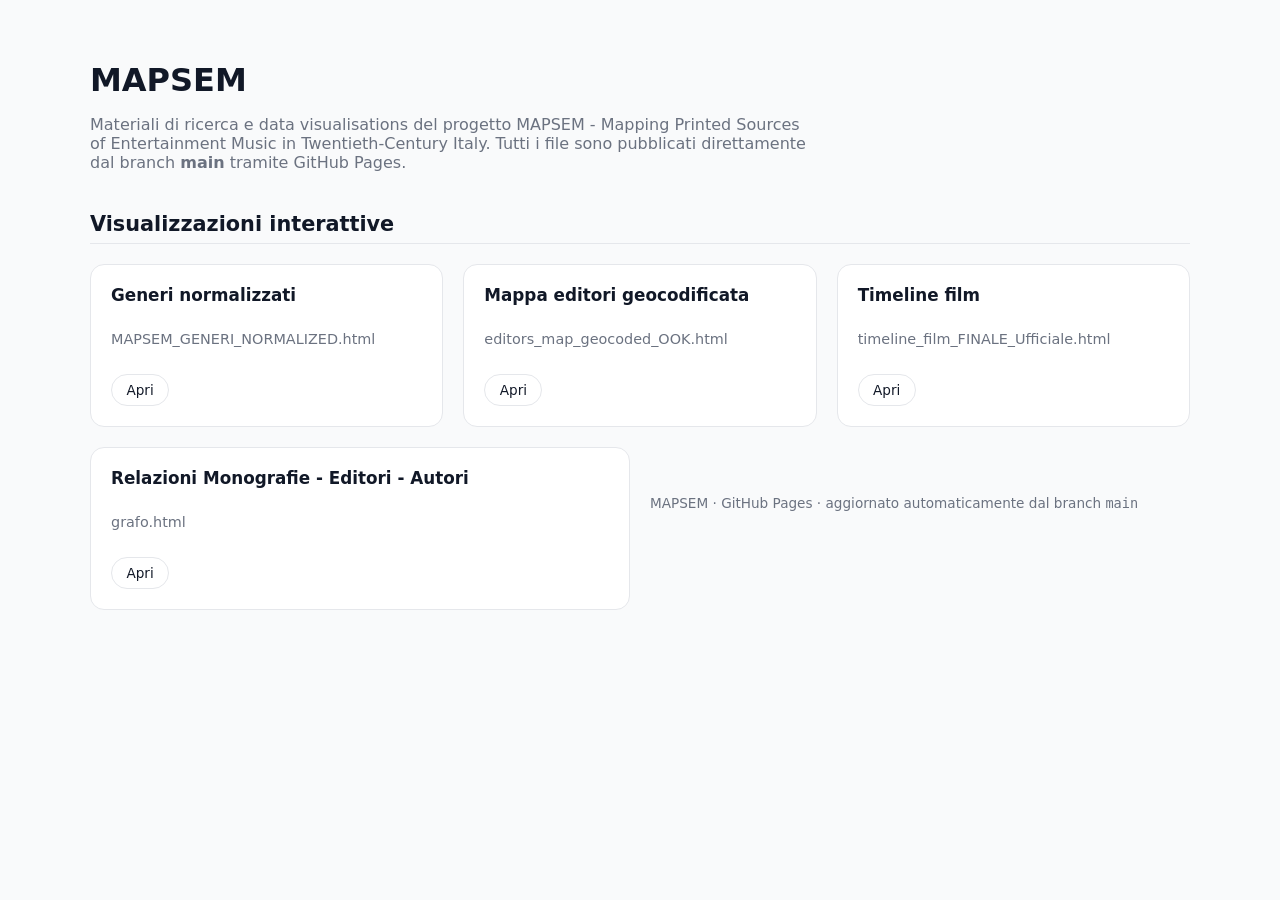
==== index.html @ 2ec643e2 "Update index.html" ====
<!doctype html>
<html lang="it">
<head>
  <meta charset="utf-8">
  <meta name="viewport" content="width=device-width, initial-scale=1">

  <title>MAPSEM – Materiali e Data Visualization</title>

  <!-- Anti-cache (utile su GitHub Pages) -->
  <meta http-equiv="Cache-Control" content="no-cache, no-store, must-revalidate">
  <meta http-equiv="Pragma" content="no-cache">
  <meta http-equiv="Expires" content="0">

  <style>
    :root {
      --bg: #f9fafb;
      --card: #ffffff;
      --border: #e5e7eb;
      --text: #111827;
      --muted: #6b7280;
      --accent: #2563eb;
    }

    body {
      margin: 0;
      font-family: system-ui, -apple-system, Segoe UI, Roboto, Arial, sans-serif;
      background: var(--bg);
      color: var(--text);
    }

    .container {
      max-width: 1100px;
      margin: 0 auto;
      padding: 2.5rem 1.25rem 3rem;
    }

    h1 {
      margin-bottom: .25rem;
      font-size: 2rem;
    }

    p.lead {
      color: var(--muted);
      max-width: 720px;
      margin-bottom: 2rem;
    }

    h2 {
      margin-top: 2.5rem;
      font-size: 1.3rem;
      border-bottom: 1px solid var(--border);
      padding-bottom: .4rem;
    }

    .grid {
      display: grid;
      grid-template-columns: repeat(auto-fit, minmax(260px, 1fr));
      gap: 1.25rem;
      margin-top: 1.25rem;
    }

    .card {
      background: var(--card);
      border: 1px solid var(--border);
      border-radius: 14px;
      padding: 1.25rem;
      display: flex;
      flex-direction: column;
      gap: .75rem;
    }

    .card h3 {
      margin: 0;
      font-size: 1.05rem;
    }

    .meta {
      font-size: .9rem;
      color: var(--muted);
    }

    a.button {
      align-self: flex-start;
      text-decoration: none;
      border: 1px solid var(--border);
      padding: .45rem .9rem;
      border-radius: 999px;
      font-size: .85rem;
      color: var(--text);
      background: #fff;
    }

    a.button:hover {
      border-color: var(--accent);
      color: var(--accent);
    }

    .thumb {
      border: 1px solid var(--border);
      border-radius: 10px;
      overflow: hidden;
      background: #f3f4f6;
    }

    .thumb img {
      width: 100%;
      display: block;
    }

    footer {
      margin-top: 3rem;
      font-size: .85rem;
      color: var(--muted);
    }
  </style>
</head>

<body>
<div class="container">

  <h1>MAPSEM</h1>
  <p class="lead">
    Materiali di ricerca e data visualisations del progetto MAPSEM - Mapping Printed Sources of Entertainment Music in Twentieth-Century Italy.
    Tutti i file sono pubblicati direttamente dal branch <strong>main</strong>
    tramite GitHub Pages.
  </p>

  <!-- ===================== -->
  <!-- VISUALIZZAZIONI HTML -->
  <!-- ===================== -->
  <h2>Visualizzazioni interattive</h2>

  <div class="grid">
    <div class="card">
      <h3>Generi normalizzati</h3>
      <p class="meta">MAPSEM_GENERI_NORMALIZED.html</p>
      <a class="button" href="MAPSEM_GENERI_NORMALIZED.html" target="_blank">Apri</a>
    </div>

    <div class="card">
      <h3>Mappa editori geocodificata</h3>
      <p class="meta">editors_map_geocoded_OOK.html</p>
      <a class="button" href="editors_map_geocoded_OOK.html" target="_blank">Apri</a>
    </div>

    <div class="card">
      <h3>Timeline film</h3>
      <p class="meta">timeline_film_FINALE_Ufficiale.html</p>
      <a class="button" href="timeline_film_FINALE_Ufficiale.html" target="_blank">Apri</a>
    </div>
  </div>

  <div class="grid">
    <div class="card">
      <h3>Relazioni Monografie - Editori - Autori</h3>
      <p class="meta">grafo.html</p>
      <a class="button" href="grafo" target="_blank">Apri</a>
    </div>



 
  <footer>
    MAPSEM · GitHub Pages · aggiornato automaticamente dal branch <code>main</code>
  </footer>

</div>
</body>
</html>
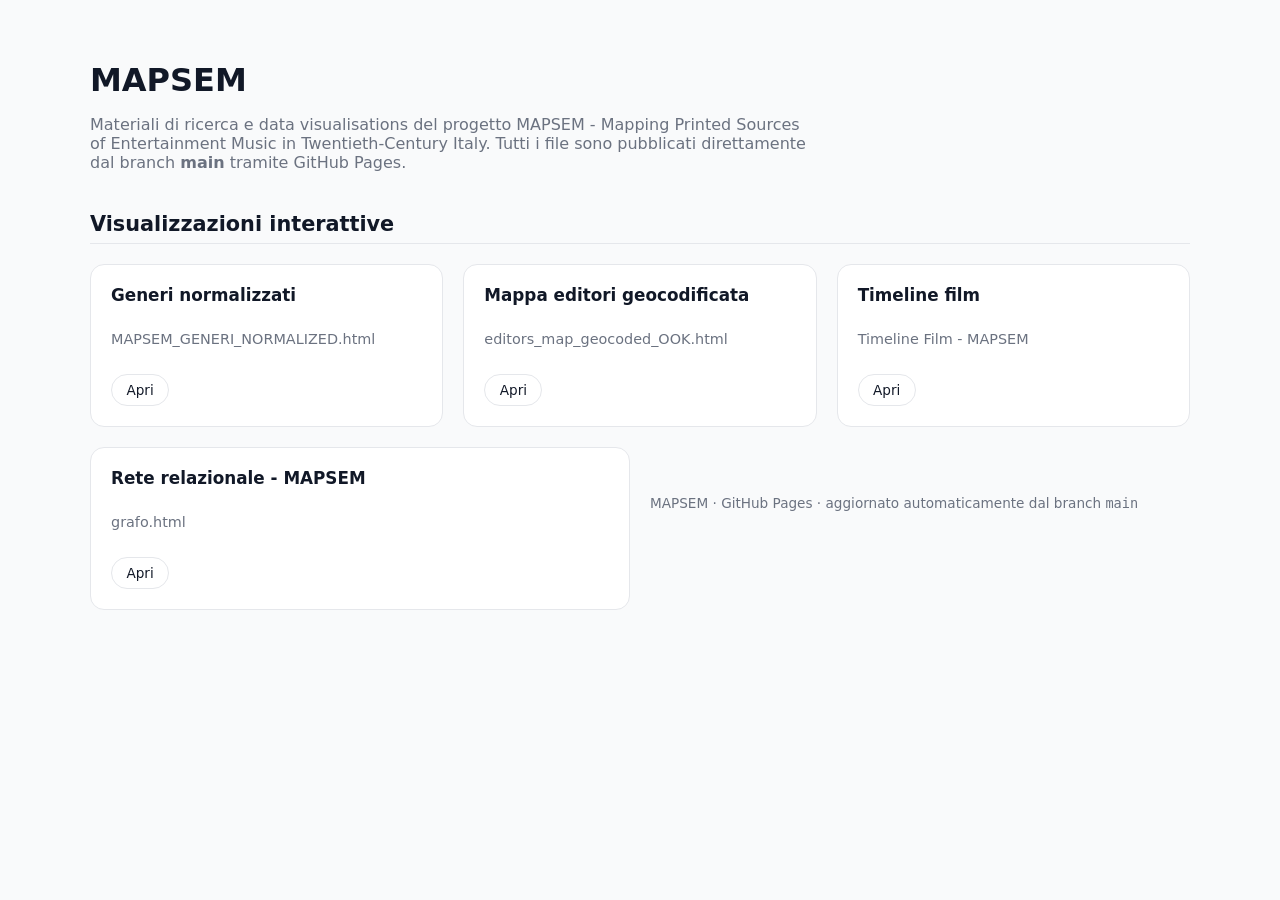
==== commit 13a02e9b: "Update index.html" ====
--- a/index.html
+++ b/index.html
@@ -145,14 +145,14 @@
 
     <div class="card">
       <h3>Timeline film</h3>
-      <p class="meta">timeline_film_FINALE_Ufficiale.html</p>
+      <p class="meta">Timeline Film - MAPSEM</p>
       <a class="button" href="timeline_film_FINALE_Ufficiale.html" target="_blank">Apri</a>
     </div>
   </div>
 
   <div class="grid">
     <div class="card">
-      <h3>Relazioni Monografie - Editori - Autori</h3>
+      <h3>Rete relazionale - MAPSEM</h3>
       <p class="meta">grafo.html</p>
       <a class="button" href="grafo" target="_blank">Apri</a>
     </div>
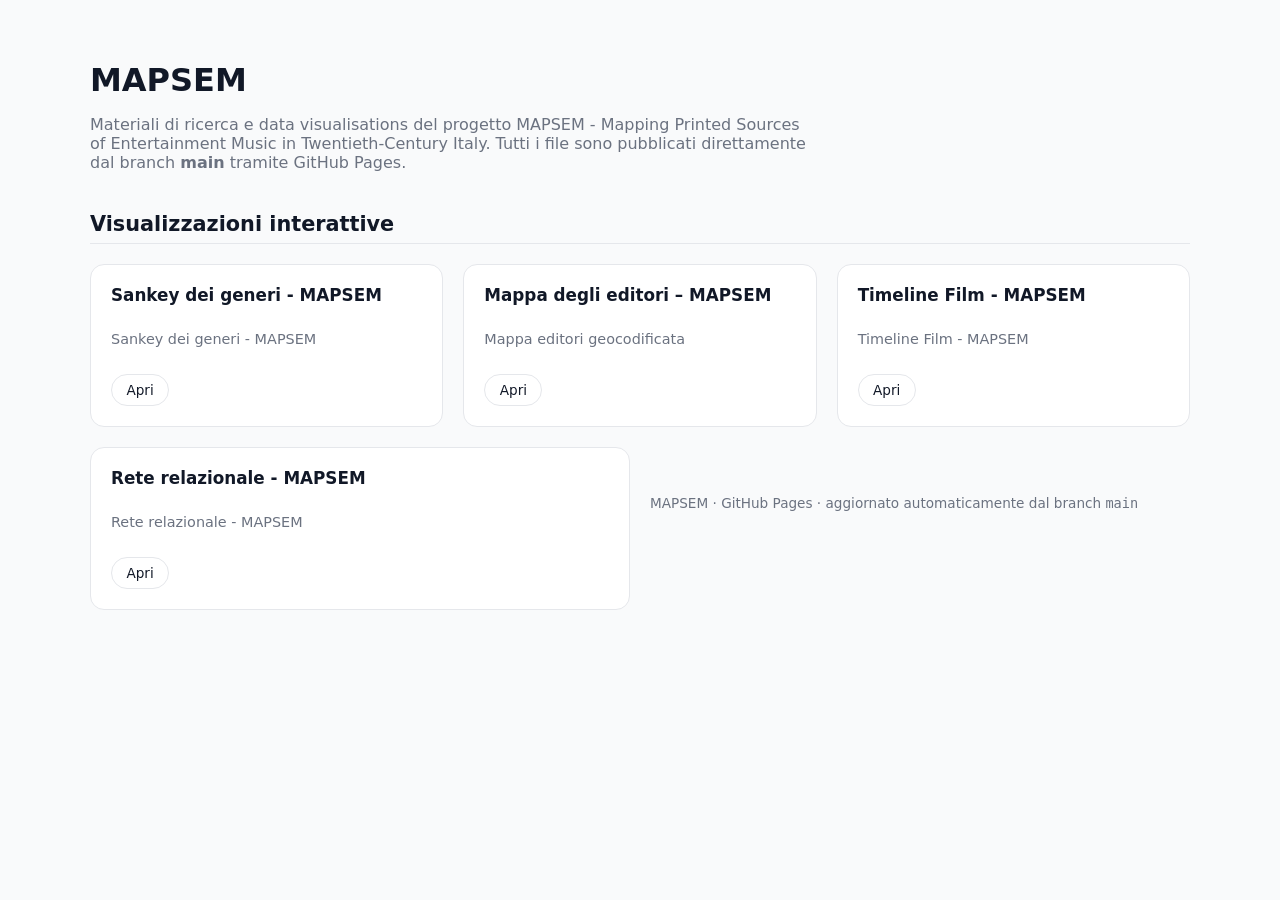
==== commit 7ae92f0a: "Update index.html" ====
--- a/index.html
+++ b/index.html
@@ -132,19 +132,19 @@
 
   <div class="grid">
     <div class="card">
-      <h3>Generi normalizzati</h3>
-      <p class="meta">MAPSEM_GENERI_NORMALIZED.html</p>
+      <h3>Sankey dei generi - MAPSEM</h3>
+      <p class="meta">Sankey dei generi - MAPSEM</p>
       <a class="button" href="MAPSEM_GENERI_NORMALIZED.html" target="_blank">Apri</a>
     </div>
 
     <div class="card">
-      <h3>Mappa editori geocodificata</h3>
-      <p class="meta">editors_map_geocoded_OOK.html</p>
+      <h3>Mappa degli editori – MAPSEM</h3>
+      <p class="meta">Mappa editori geocodificata</p>
       <a class="button" href="editors_map_geocoded_OOK.html" target="_blank">Apri</a>
     </div>
 
     <div class="card">
-      <h3>Timeline film</h3>
+      <h3>Timeline Film - MAPSEM</h3>
       <p class="meta">Timeline Film - MAPSEM</p>
       <a class="button" href="timeline_film_FINALE_Ufficiale.html" target="_blank">Apri</a>
     </div>
@@ -153,7 +153,7 @@
   <div class="grid">
     <div class="card">
       <h3>Rete relazionale - MAPSEM</h3>
-      <p class="meta">grafo.html</p>
+      <p class="meta">Rete relazionale - MAPSEM</p>
       <a class="button" href="grafo" target="_blank">Apri</a>
     </div>
 
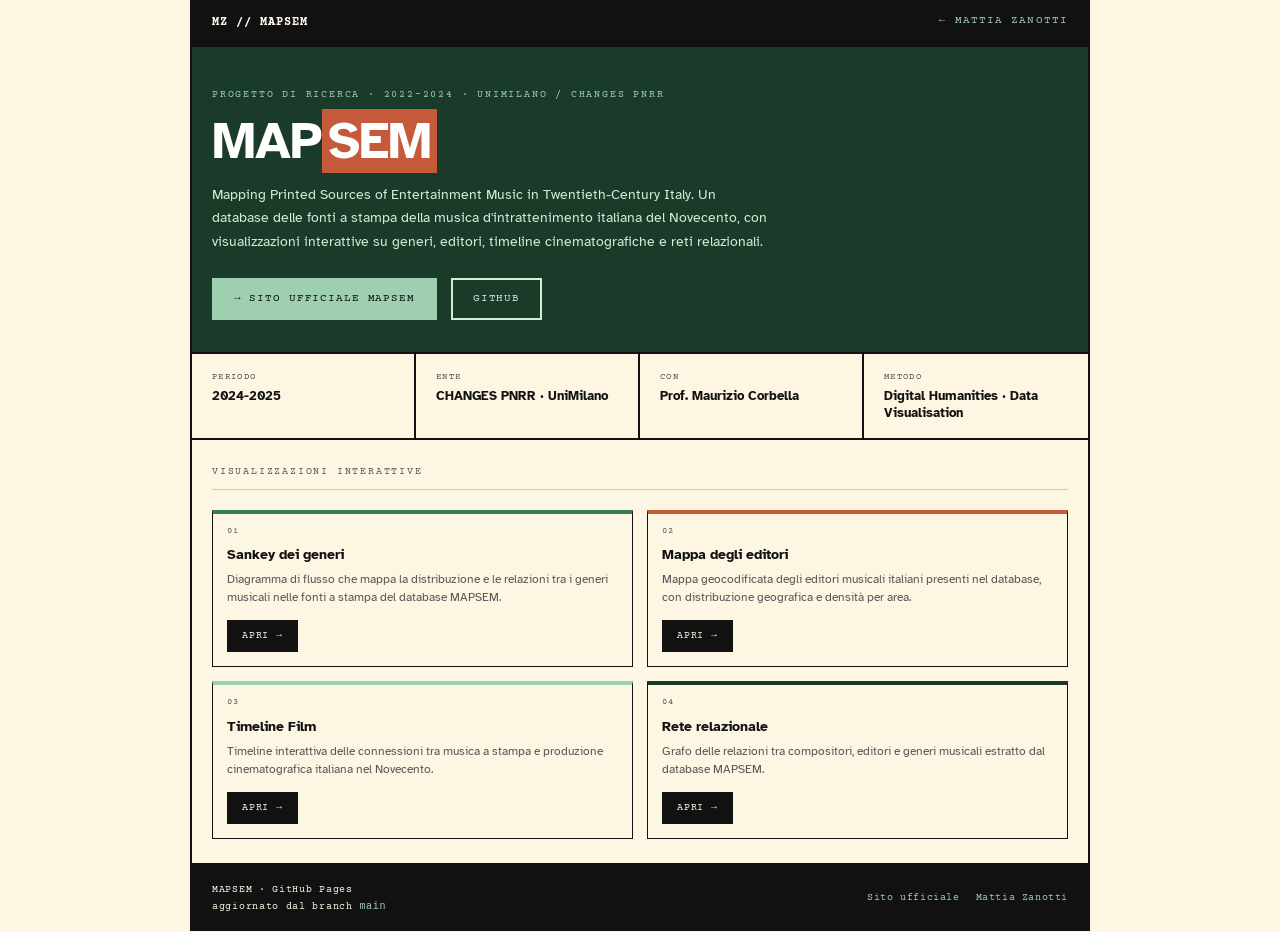
==== commit 058be78c: "Update index.html" ====
--- a/index.html
+++ b/index.html
@@ -1,169 +1,511 @@
-<!doctype html>
+<!DOCTYPE html>
 <html lang="it">
 <head>
-  <meta charset="utf-8">
-  <meta name="viewport" content="width=device-width, initial-scale=1">
-
-  <title>MAPSEM – Materiali e Data Visualization</title>
-
-  <!-- Anti-cache (utile su GitHub Pages) -->
+  <meta charset="UTF-8">
+  <meta name="viewport" content="width=device-width, initial-scale=1.0">
+  <title>MAPSEM — Materiali di Ricerca e Data Visualization</title>
   <meta http-equiv="Cache-Control" content="no-cache, no-store, must-revalidate">
   <meta http-equiv="Pragma" content="no-cache">
   <meta http-equiv="Expires" content="0">
 
+  <!-- ================================================
+    FONT — stessi del sito principale
+  ================================================ -->
+  <link rel="preconnect" href="https://fonts.googleapis.com">
+  <link rel="preconnect" href="https://fonts.gstatic.com" crossorigin>
+  <link href="https://fonts.googleapis.com/css2?family=Atkinson+Hyperlegible:ital,wght@0,400;0,700;1,400&family=Courier+Prime:wght@400;700&display=swap" rel="stylesheet">
+
   <style>
+
+    /* ================================================
+      VARIABILI — identiche al sito principale
+    ================================================ */
     :root {
-      --bg: #f9fafb;
-      --card: #ffffff;
-      --border: #e5e7eb;
-      --text: #111827;
-      --muted: #6b7280;
-      --accent: #2563eb;
-    }
+      --crema:        #fdf6e3;
+      --crema-scura:  #f0ebe0;
+      --nero:         #111111;
+      --verde-acqua:  #9ecfb0;
+      --verde-scuro:  #1a3a2a;
+      --verde-testo:  #d4ecd4;
+      --verde-label:  #2a5a3a;
+      --verde-border: #3a7a5a;
+      --terra:        #c45a3a;
+      --terra-scura:  #a04020;
+      --grigio-testo: #555555;
+      --grigio-meta:  #888888;
+      --bordo-sez:    #e0d8c8;
+      --font-body:    'Atkinson Hyperlegible', sans-serif;
+      --font-mono:    'Courier Prime', monospace;
+      --bordo:        2px solid var(--nero);
+    }
+
+    *, *::before, *::after { box-sizing: border-box; margin: 0; padding: 0; }
 
     body {
-      margin: 0;
-      font-family: system-ui, -apple-system, Segoe UI, Roboto, Arial, sans-serif;
-      background: var(--bg);
-      color: var(--text);
-    }
-
-    .container {
-      max-width: 1100px;
+      font-family: var(--font-body);
+      background: var(--crema);
+      color: var(--nero);
+      line-height: 1.6;
+    }
+
+    a { color: inherit; text-decoration: none; }
+
+    /* ================================================
+      WRAPPER
+    ================================================ */
+    .site-wrapper {
+      max-width: 900px;
       margin: 0 auto;
-      padding: 2.5rem 1.25rem 3rem;
-    }
-
-    h1 {
-      margin-bottom: .25rem;
-      font-size: 2rem;
-    }
-
-    p.lead {
-      color: var(--muted);
-      max-width: 720px;
-      margin-bottom: 2rem;
-    }
-
-    h2 {
-      margin-top: 2.5rem;
-      font-size: 1.3rem;
-      border-bottom: 1px solid var(--border);
-      padding-bottom: .4rem;
-    }
-
-    .grid {
+      border-left: var(--bordo);
+      border-right: var(--bordo);
+      min-height: 100vh;
+    }
+
+    /* ================================================
+      NAVIGAZIONE
+    ================================================ */
+    .nav {
+      display: flex;
+      justify-content: space-between;
+      align-items: center;
+      padding: 12px 20px;
+      border-bottom: var(--bordo);
+      background: var(--nero);
+    }
+
+    .nav-logo {
+      font-family: var(--font-mono);
+      font-size: 12px;
+      font-weight: 700;
+      letter-spacing: 0.08em;
+      color: var(--crema);
+    }
+
+    .nav-back {
+      font-family: var(--font-mono);
+      font-size: 11px;
+      color: var(--verde-acqua);
+      letter-spacing: 0.1em;
+      text-transform: uppercase;
+      padding-bottom: 2px;
+      border-bottom: 1px solid transparent;
+      transition: border-color 0.2s;
+    }
+
+    .nav-back:hover { border-bottom-color: var(--verde-acqua); }
+
+    /* ================================================
+      HERO PROGETTO
+      Sfondo verde scuro, testo chiaro
+    ================================================ */
+    .project-hero {
+      background: var(--verde-scuro);
+      color: var(--verde-testo);
+      padding: 40px 20px 32px;
+      border-bottom: var(--bordo);
+    }
+
+    .project-tag {
+      font-family: var(--font-mono);
+      font-size: 10px;
+      letter-spacing: 0.18em;
+      text-transform: uppercase;
+      color: var(--verde-acqua);
+      margin-bottom: 12px;
+    }
+
+    .project-title {
+      font-size: 52px;
+      font-weight: 700;
+      line-height: 1;
+      letter-spacing: -0.02em;
+      margin-bottom: 16px;
+      color: #fff;
+    }
+
+    /* Accento terracotta sul titolo */
+    .project-title .acc {
+      background: var(--terra);
+      color: #fff;
+      padding: 0 6px;
+    }
+
+    .project-desc {
+      font-size: 14px;
+      line-height: 1.7;
+      color: var(--verde-testo);
+      max-width: 560px;
+      margin-bottom: 24px;
+    }
+
+    /* Bottone principale — sito ufficiale MAPSEM */
+    .btn-primary {
+      display: inline-block;
+      font-family: var(--font-mono);
+      font-size: 11px;
+      letter-spacing: 0.08em;
+      text-transform: uppercase;
+      padding: 10px 20px;
+      background: var(--verde-acqua);
+      color: var(--nero);
+      border: 2px solid var(--verde-acqua);
+      transition: background 0.15s, color 0.15s;
+      margin-right: 10px;
+    }
+
+    .btn-primary:hover {
+      background: transparent;
+      color: var(--verde-acqua);
+    }
+
+    /* Bottone secondario */
+    .btn-secondary {
+      display: inline-block;
+      font-family: var(--font-mono);
+      font-size: 11px;
+      letter-spacing: 0.08em;
+      text-transform: uppercase;
+      padding: 10px 20px;
+      background: transparent;
+      color: var(--verde-testo);
+      border: 2px solid var(--verde-testo);
+      transition: background 0.15s, color 0.15s;
+    }
+
+    .btn-secondary:hover {
+      background: var(--verde-testo);
+      color: var(--verde-scuro);
+    }
+
+    /* ================================================
+      STRISCIA INFO — dati rapidi sul progetto
+    ================================================ */
+    .info-strip {
       display: grid;
-      grid-template-columns: repeat(auto-fit, minmax(260px, 1fr));
-      gap: 1.25rem;
-      margin-top: 1.25rem;
-    }
-
-    .card {
-      background: var(--card);
-      border: 1px solid var(--border);
-      border-radius: 14px;
-      padding: 1.25rem;
+      grid-template-columns: repeat(4, 1fr);
+      border-bottom: var(--bordo);
+    }
+
+    .info-cell {
+      padding: 16px 20px;
+      border-right: var(--bordo);
+    }
+
+    .info-cell:last-child { border-right: none; }
+
+    .info-label {
+      font-family: var(--font-mono);
+      font-size: 9px;
+      letter-spacing: 0.15em;
+      text-transform: uppercase;
+      color: var(--grigio-testo);
+      margin-bottom: 4px;
+    }
+
+    .info-value {
+      font-size: 13px;
+      font-weight: 700;
+      color: var(--nero);
+      line-height: 1.3;
+    }
+
+    /* ================================================
+      SEZIONE VISUALIZZAZIONI
+      Griglia di card per ogni viz
+    ================================================ */
+    .viz-sezione {
+      padding: 24px 20px;
+      border-bottom: var(--bordo);
+    }
+
+    .sezione-label {
+      font-family: var(--font-mono);
+      font-size: 10px;
+      letter-spacing: 0.18em;
+      text-transform: uppercase;
+      color: var(--grigio-testo);
+      border-bottom: 1px solid #ccc;
+      padding-bottom: 9px;
+      margin-bottom: 20px;
+    }
+
+    /* Griglia card visualizzazioni */
+    .viz-grid {
+      display: grid;
+      grid-template-columns: repeat(2, 1fr);
+      gap: 14px;
+    }
+
+    /* ================================================
+      CARD VISUALIZZAZIONE
+      Per aggiungere una viz: copia un blocco .viz-card
+    ================================================ */
+    .viz-card {
+      border: 1.5px solid var(--nero);
+      background: var(--crema);
+      transition: background 0.15s;
       display: flex;
       flex-direction: column;
-      gap: .75rem;
-    }
-
-    .card h3 {
-      margin: 0;
-      font-size: 1.05rem;
-    }
-
-    .meta {
-      font-size: .9rem;
-      color: var(--muted);
-    }
-
-    a.button {
-      align-self: flex-start;
-      text-decoration: none;
-      border: 1px solid var(--border);
-      padding: .45rem .9rem;
-      border-radius: 999px;
-      font-size: .85rem;
-      color: var(--text);
-      background: #fff;
-    }
-
-    a.button:hover {
-      border-color: var(--accent);
-      color: var(--accent);
-    }
-
-    .thumb {
-      border: 1px solid var(--border);
-      border-radius: 10px;
-      overflow: hidden;
-      background: #f3f4f6;
-    }
-
-    .thumb img {
-      width: 100%;
-      display: block;
-    }
-
-    footer {
-      margin-top: 3rem;
-      font-size: .85rem;
-      color: var(--muted);
-    }
+    }
+
+    .viz-card:hover { background: var(--crema-scura); }
+
+    /* Numero progressivo della card */
+    .viz-num {
+      font-family: var(--font-mono);
+      font-size: 9px;
+      letter-spacing: 0.1em;
+      color: var(--grigio-testo);
+      padding: 10px 14px 0;
+    }
+
+    .viz-body { padding: 8px 14px 14px; flex: 1; }
+
+    .viz-title {
+      font-size: 14px;
+      font-weight: 700;
+      line-height: 1.3;
+      margin-bottom: 6px;
+      color: var(--nero);
+    }
+
+    .viz-desc {
+      font-size: 12px;
+      color: var(--grigio-testo);
+      line-height: 1.5;
+      margin-bottom: 14px;
+    }
+
+    /* Bottone apri viz — accento verde */
+    .viz-btn {
+      display: inline-block;
+      font-family: var(--font-mono);
+      font-size: 10px;
+      letter-spacing: 0.08em;
+      text-transform: uppercase;
+      padding: 7px 14px;
+      background: var(--nero);
+      color: var(--crema);
+      border: 1.5px solid var(--nero);
+      transition: background 0.15s, color 0.15s;
+    }
+
+    .viz-btn:hover {
+      background: var(--verde-acqua);
+      color: var(--nero);
+      border-color: var(--verde-border);
+    }
+
+    /* Accent bar colorata in cima alla card */
+    .viz-card.ac-verde { border-top: 4px solid var(--verde-border); }
+    .viz-card.ac-terra  { border-top: 4px solid var(--terra); }
+    .viz-card.ac-acqua  { border-top: 4px solid var(--verde-acqua); }
+    .viz-card.ac-scuro  { border-top: 4px solid var(--verde-scuro); }
+
+    /* ================================================
+      FOOTER
+    ================================================ */
+    .footer {
+      display: flex;
+      justify-content: space-between;
+      align-items: center;
+      padding: 16px 20px;
+      background: var(--nero);
+    }
+
+    .footer-left {
+      font-family: var(--font-mono);
+      font-size: 10px;
+      letter-spacing: 0.07em;
+      line-height: 1.7;
+      color: var(--crema);
+    }
+
+    .footer-links { display: flex; gap: 16px; }
+
+    .footer-links a {
+      font-family: var(--font-mono);
+      font-size: 10px;
+      color: var(--verde-acqua);
+      letter-spacing: 0.06em;
+      transition: color 0.15s;
+    }
+
+    .footer-links a:hover { color: var(--terra); }
+
+    /* ================================================
+      RESPONSIVE
+    ================================================ -->
+    */
+    @media (max-width: 640px) {
+      .project-title { font-size: 36px; }
+      .info-strip { grid-template-columns: repeat(2, 1fr); }
+      .info-cell:nth-child(2) { border-right: none; }
+      .info-cell:nth-child(3) { border-top: var(--bordo); }
+      .info-cell:nth-child(4) { border-top: var(--bordo); border-right: none; }
+      .viz-grid { grid-template-columns: 1fr; }
+      .footer { flex-direction: column; gap: 12px; text-align: center; }
+    }
+
   </style>
 </head>
 
 <body>
-<div class="container">
-
-  <h1>MAPSEM</h1>
-  <p class="lead">
-    Materiali di ricerca e data visualisations del progetto MAPSEM - Mapping Printed Sources of Entertainment Music in Twentieth-Century Italy.
-    Tutti i file sono pubblicati direttamente dal branch <strong>main</strong>
-    tramite GitHub Pages.
-  </p>
-
-  <!-- ===================== -->
-  <!-- VISUALIZZAZIONI HTML -->
-  <!-- ===================== -->
-  <h2>Visualizzazioni interattive</h2>
-
-  <div class="grid">
-    <div class="card">
-      <h3>Sankey dei generi - MAPSEM</h3>
-      <p class="meta">Sankey dei generi - MAPSEM</p>
-      <a class="button" href="MAPSEM_GENERI_NORMALIZED.html" target="_blank">Apri</a>
-    </div>
-
-    <div class="card">
-      <h3>Mappa degli editori – MAPSEM</h3>
-      <p class="meta">Mappa editori geocodificata</p>
-      <a class="button" href="editors_map_geocoded_OOK.html" target="_blank">Apri</a>
-    </div>
-
-    <div class="card">
-      <h3>Timeline Film - MAPSEM</h3>
-      <p class="meta">Timeline Film - MAPSEM</p>
-      <a class="button" href="timeline_film_FINALE_Ufficiale.html" target="_blank">Apri</a>
+<div class="site-wrapper">
+
+  <!-- ================================================
+    NAVIGAZIONE
+    href="index.html" torna al sito principale
+  ================================================ -->
+  <nav class="nav">
+    <span class="nav-logo">MZ // MAPSEM</span>
+    <a href="../index.html" class="nav-back">← Mattia Zanotti</a>
+  </nav>
+
+  <!-- ================================================
+    HERO
+    Modifica .project-desc con la descrizione aggiornata
+    I due bottoni: sito ufficiale e GitHub repo
+  ================================================ -->
+  <div class="project-hero">
+    <div class="project-tag">Progetto di ricerca · 2022–2024 · UniMilano / CHANGES PNRR</div>
+
+    <h1 class="project-title">
+      MAP<span class="acc">SEM</span>
+    </h1>
+
+    <p class="project-desc">
+      Mapping Printed Sources of Entertainment Music in Twentieth-Century Italy.
+      Un database delle fonti a stampa della musica d'intrattenimento italiana del Novecento,
+      con visualizzazioni interattive su generi, editori, timeline cinematografiche e reti relazionali.
+    </p>
+
+    <div class="project-btns">
+      <!-- Bottone sito ufficiale — modifica href se cambia URL -->
+      <a class="btn-primary" href="https://mapsem.changes.unimi.it/" target="_blank" rel="noopener">
+        → Sito ufficiale MAPSEM
+      </a>
+      <!-- Bottone repo GitHub — modifica href se cambia repo -->
+      <a class="btn-secondary" href="https://github.com/aittamz/MAPSEM" target="_blank" rel="noopener">
+        GitHub
+      </a>
     </div>
   </div>
 
-  <div class="grid">
-    <div class="card">
-      <h3>Rete relazionale - MAPSEM</h3>
-      <p class="meta">Rete relazionale - MAPSEM</p>
-      <a class="button" href="grafo" target="_blank">Apri</a>
-    </div>
-
-
-
- 
-  <footer>
-    MAPSEM · GitHub Pages · aggiornato automaticamente dal branch <code>main</code>
+  <!-- ================================================
+    STRISCIA INFO
+    Aggiorna i valori quando cambiano i dati del progetto
+  ================================================ -->
+  <div class="info-strip">
+    <div class="info-cell">
+      <div class="info-label">Periodo</div>
+      <div class="info-value">2024-2025</div>
+    </div>
+    <div class="info-cell">
+      <div class="info-label">Ente</div>
+      <div class="info-value">CHANGES PNRR · UniMilano</div>
+    </div>
+    <div class="info-cell">
+      <div class="info-label">Con</div>
+      <div class="info-value">Prof. Maurizio Corbella</div>
+    </div>
+    <div class="info-cell">
+      <div class="info-label">Metodo</div>
+      <div class="info-value">Digital Humanities · Data Visualisation</div>
+    </div>
+  </div>
+
+  <!-- ================================================
+    VISUALIZZAZIONI INTERATTIVE
+    Per aggiungere una viz: copia un blocco .viz-card
+    Accento top: .ac-verde .ac-terra .ac-acqua .ac-scuro
+    href: percorso relativo al file HTML della viz
+  ================================================ -->
+  <div class="viz-sezione">
+    <div class="sezione-label">Visualizzazioni interattive</div>
+
+    <div class="viz-grid">
+
+      <!-- VIZ 1 — Sankey generi -->
+      <div class="viz-card ac-verde">
+        <div class="viz-num">01</div>
+        <div class="viz-body">
+          <div class="viz-title">Sankey dei generi</div>
+          <p class="viz-desc">
+            Diagramma di flusso che mappa la distribuzione e le relazioni tra i generi musicali
+            nelle fonti a stampa del database MAPSEM.
+          </p>
+          <a class="viz-btn" href="MAPSEM_GENERI_NORMALIZED.html" target="_blank">Apri →</a>
+        </div>
+      </div>
+
+      <!-- VIZ 2 — Mappa editori -->
+      <div class="viz-card ac-terra">
+        <div class="viz-num">02</div>
+        <div class="viz-body">
+          <div class="viz-title">Mappa degli editori</div>
+          <p class="viz-desc">
+            Mappa geocodificata degli editori musicali italiani presenti nel database,
+            con distribuzione geografica e densità per area.
+          </p>
+          <a class="viz-btn" href="editors_map_geocoded_OOK.html" target="_blank">Apri →</a>
+        </div>
+      </div>
+
+      <!-- VIZ 3 — Timeline film -->
+      <div class="viz-card ac-acqua">
+        <div class="viz-num">03</div>
+        <div class="viz-body">
+          <div class="viz-title">Timeline Film</div>
+          <p class="viz-desc">
+            Timeline interattiva delle connessioni tra musica a stampa e produzione
+            cinematografica italiana nel Novecento.
+          </p>
+          <a class="viz-btn" href="timeline_film_FINALE_Ufficiale.html" target="_blank">Apri →</a>
+        </div>
+      </div>
+
+      <!-- VIZ 4 — Rete relazionale -->
+      <div class="viz-card ac-scuro">
+        <div class="viz-num">04</div>
+        <div class="viz-body">
+          <div class="viz-title">Rete relazionale</div>
+          <p class="viz-desc">
+            Grafo delle relazioni tra compositori, editori e generi musicali
+            estratto dal database MAPSEM.
+          </p>
+          <a class="viz-btn" href="grafo" target="_blank">Apri →</a>
+        </div>
+      </div>
+
+      <!-- Template per nuova visualizzazione:
+      <div class="viz-card ac-verde">
+        <div class="viz-num">05</div>
+        <div class="viz-body">
+          <div class="viz-title">Titolo viz</div>
+          <p class="viz-desc">Descrizione della visualizzazione.</p>
+          <a class="viz-btn" href="file.html" target="_blank">Apri →</a>
+        </div>
+      </div>
+      -->
+
+    </div>
+  </div>
+
+  <!-- ================================================
+    FOOTER
+  ================================================ -->
+  <footer class="footer">
+    <div class="footer-left">
+      MAPSEM · GitHub Pages<br>
+      aggiornato dal branch <code style="color:var(--verde-acqua)">main</code>
+    </div>
+    <div class="footer-links">
+      <a href="https://mapsem.changes.unimi.it/" target="_blank">Sito ufficiale</a>
+      <a href="../index.html">Mattia Zanotti</a>
+    </div>
   </footer>
 
-</div>
+</div><!-- fine .site-wrapper -->
 </body>
 </html>
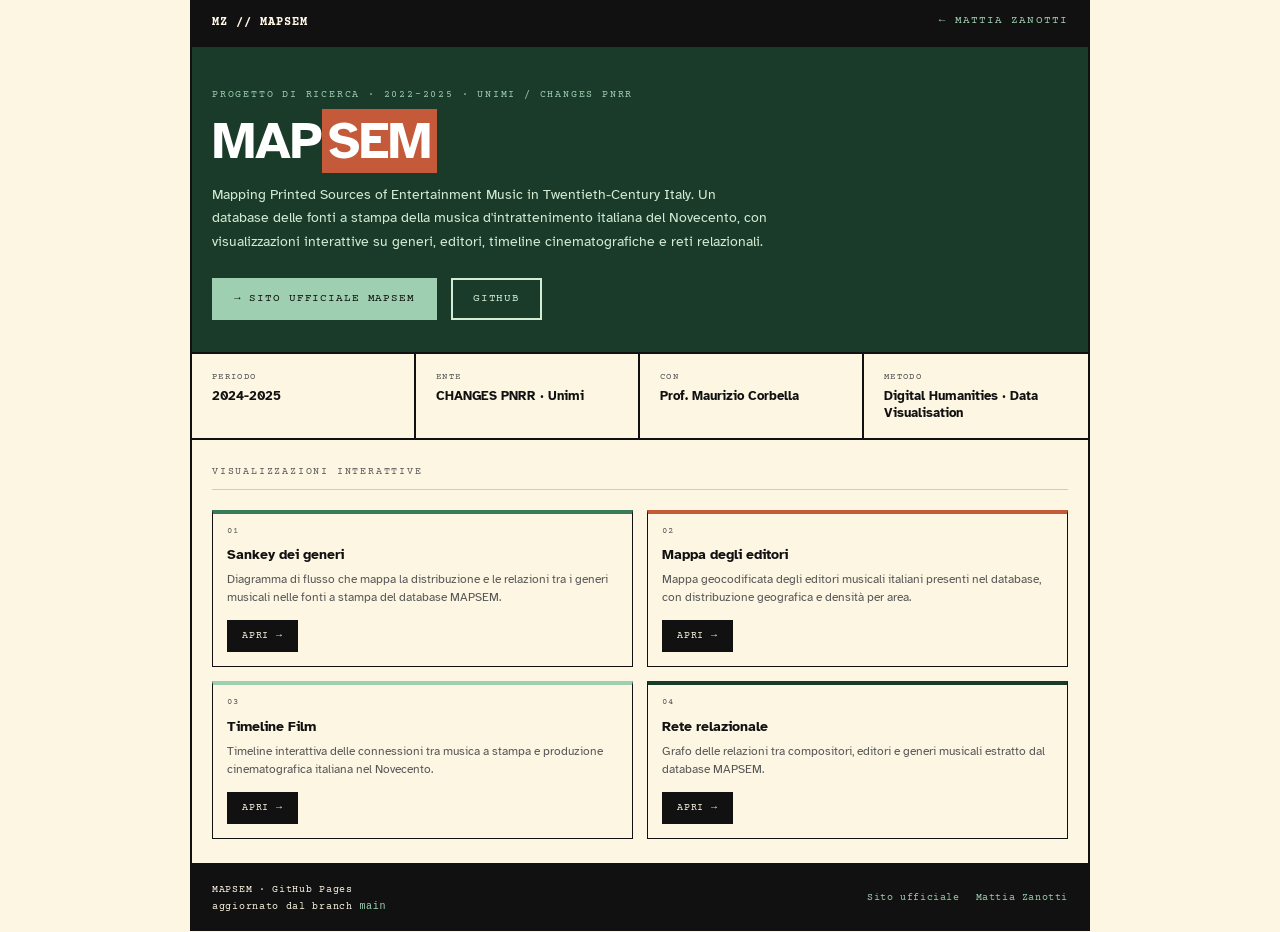
==== commit 47c51d2f: "Update index.html" ====
--- a/index.html
+++ b/index.html
@@ -368,7 +368,7 @@
     I due bottoni: sito ufficiale e GitHub repo
   ================================================ -->
   <div class="project-hero">
-    <div class="project-tag">Progetto di ricerca · 2022–2024 · UniMilano / CHANGES PNRR</div>
+    <div class="project-tag">Progetto di ricerca · 2022–2025 · Unimi / CHANGES PNRR</div>
 
     <h1 class="project-title">
       MAP<span class="acc">SEM</span>
@@ -403,7 +403,7 @@
     </div>
     <div class="info-cell">
       <div class="info-label">Ente</div>
-      <div class="info-value">CHANGES PNRR · UniMilano</div>
+      <div class="info-value">CHANGES PNRR · Unimi</div>
     </div>
     <div class="info-cell">
       <div class="info-label">Con</div>
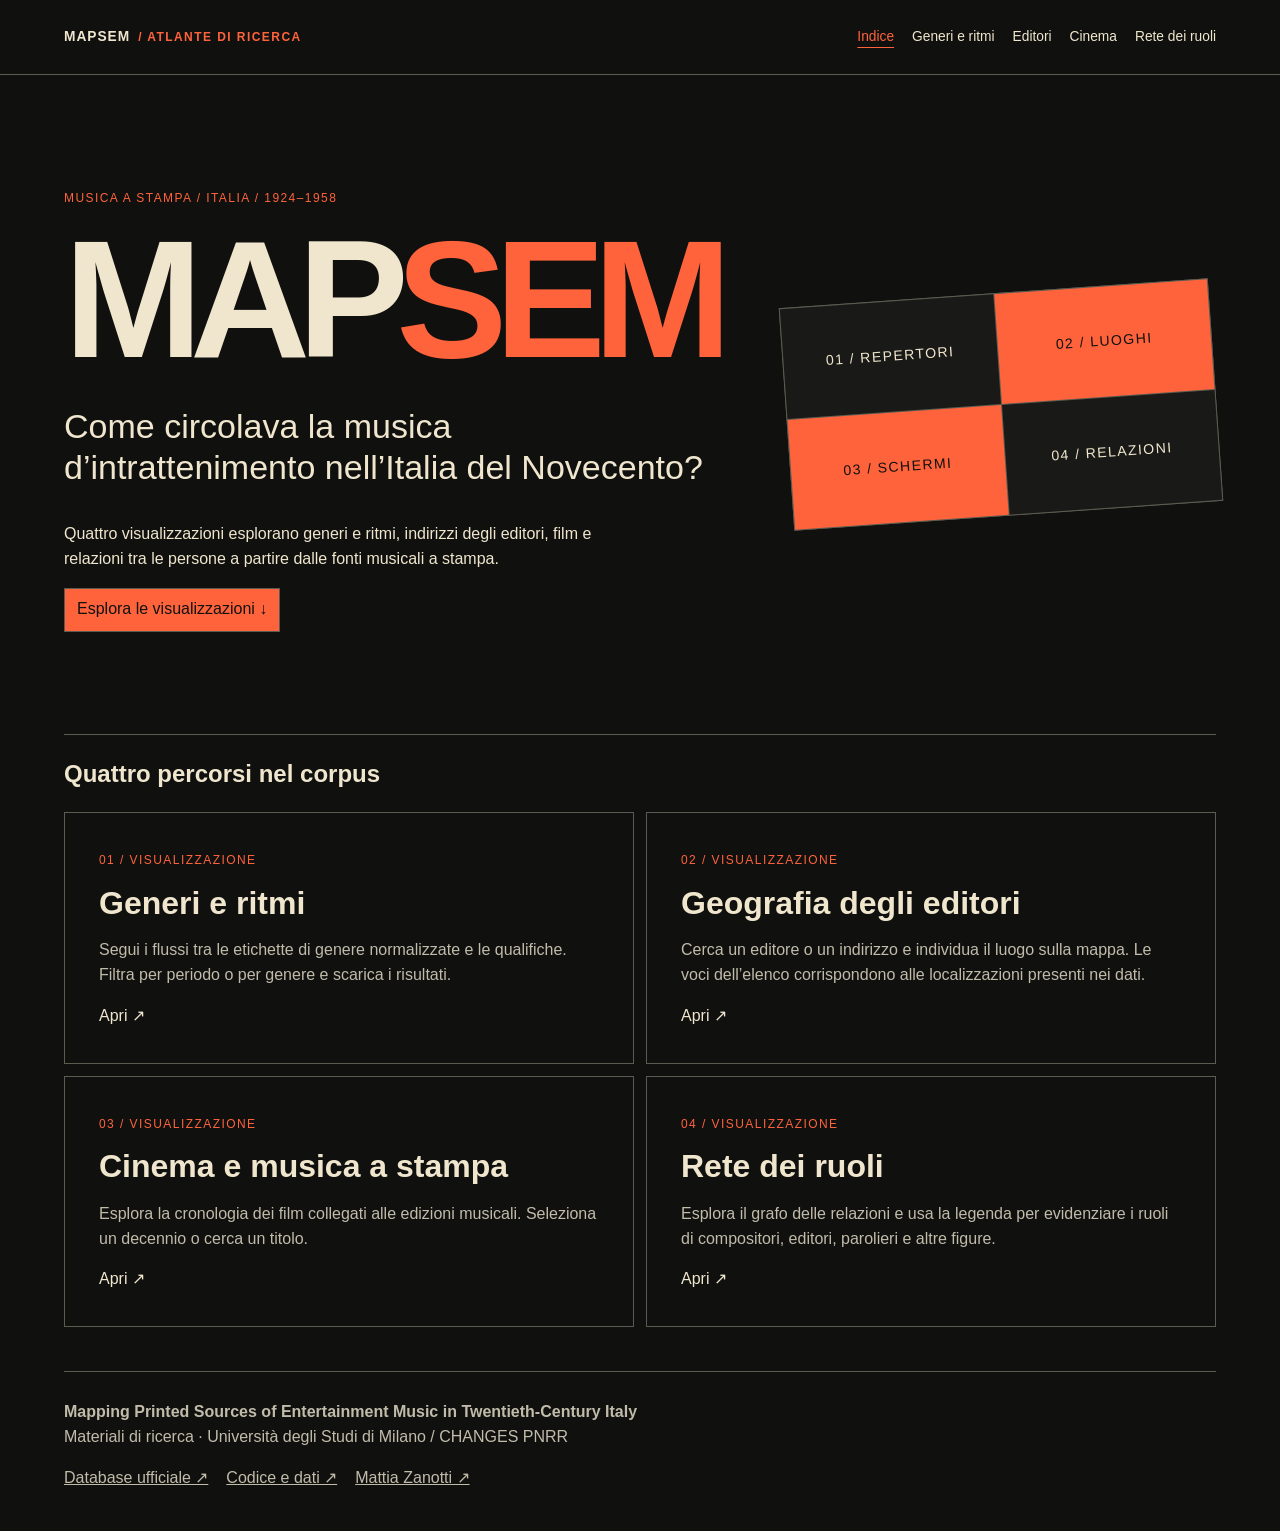
==== commit a5d1a57e: "Redesign MAPSEM research atlas and improve mobile data exploration" ====
--- a/index.html
+++ b/index.html
@@ -1,511 +1,41 @@
-<!DOCTYPE html>
+<!doctype html>
 <html lang="it">
 <head>
-  <meta charset="UTF-8">
-  <meta name="viewport" content="width=device-width, initial-scale=1.0">
-  <title>MAPSEM — Materiali di Ricerca e Data Visualization</title>
-  <meta http-equiv="Cache-Control" content="no-cache, no-store, must-revalidate">
-  <meta http-equiv="Pragma" content="no-cache">
-  <meta http-equiv="Expires" content="0">
-
-  <!-- ================================================
-    FONT — stessi del sito principale
-  ================================================ -->
-  <link rel="preconnect" href="https://fonts.googleapis.com">
-  <link rel="preconnect" href="https://fonts.gstatic.com" crossorigin>
-  <link href="https://fonts.googleapis.com/css2?family=Atkinson+Hyperlegible:ital,wght@0,400;0,700;1,400&family=Courier+Prime:wght@400;700&display=swap" rel="stylesheet">
-
-  <style>
-
-    /* ================================================
-      VARIABILI — identiche al sito principale
-    ================================================ */
-    :root {
-      --crema:        #fdf6e3;
-      --crema-scura:  #f0ebe0;
-      --nero:         #111111;
-      --verde-acqua:  #9ecfb0;
-      --verde-scuro:  #1a3a2a;
-      --verde-testo:  #d4ecd4;
-      --verde-label:  #2a5a3a;
-      --verde-border: #3a7a5a;
-      --terra:        #c45a3a;
-      --terra-scura:  #a04020;
-      --grigio-testo: #555555;
-      --grigio-meta:  #888888;
-      --bordo-sez:    #e0d8c8;
-      --font-body:    'Atkinson Hyperlegible', sans-serif;
-      --font-mono:    'Courier Prime', monospace;
-      --bordo:        2px solid var(--nero);
-    }
-
-    *, *::before, *::after { box-sizing: border-box; margin: 0; padding: 0; }
-
-    body {
-      font-family: var(--font-body);
-      background: var(--crema);
-      color: var(--nero);
-      line-height: 1.6;
-    }
-
-    a { color: inherit; text-decoration: none; }
-
-    /* ================================================
-      WRAPPER
-    ================================================ */
-    .site-wrapper {
-      max-width: 900px;
-      margin: 0 auto;
-      border-left: var(--bordo);
-      border-right: var(--bordo);
-      min-height: 100vh;
-    }
-
-    /* ================================================
-      NAVIGAZIONE
-    ================================================ */
-    .nav {
-      display: flex;
-      justify-content: space-between;
-      align-items: center;
-      padding: 12px 20px;
-      border-bottom: var(--bordo);
-      background: var(--nero);
-    }
-
-    .nav-logo {
-      font-family: var(--font-mono);
-      font-size: 12px;
-      font-weight: 700;
-      letter-spacing: 0.08em;
-      color: var(--crema);
-    }
-
-    .nav-back {
-      font-family: var(--font-mono);
-      font-size: 11px;
-      color: var(--verde-acqua);
-      letter-spacing: 0.1em;
-      text-transform: uppercase;
-      padding-bottom: 2px;
-      border-bottom: 1px solid transparent;
-      transition: border-color 0.2s;
-    }
-
-    .nav-back:hover { border-bottom-color: var(--verde-acqua); }
-
-    /* ================================================
-      HERO PROGETTO
-      Sfondo verde scuro, testo chiaro
-    ================================================ */
-    .project-hero {
-      background: var(--verde-scuro);
-      color: var(--verde-testo);
-      padding: 40px 20px 32px;
-      border-bottom: var(--bordo);
-    }
-
-    .project-tag {
-      font-family: var(--font-mono);
-      font-size: 10px;
-      letter-spacing: 0.18em;
-      text-transform: uppercase;
-      color: var(--verde-acqua);
-      margin-bottom: 12px;
-    }
-
-    .project-title {
-      font-size: 52px;
-      font-weight: 700;
-      line-height: 1;
-      letter-spacing: -0.02em;
-      margin-bottom: 16px;
-      color: #fff;
-    }
-
-    /* Accento terracotta sul titolo */
-    .project-title .acc {
-      background: var(--terra);
-      color: #fff;
-      padding: 0 6px;
-    }
-
-    .project-desc {
-      font-size: 14px;
-      line-height: 1.7;
-      color: var(--verde-testo);
-      max-width: 560px;
-      margin-bottom: 24px;
-    }
-
-    /* Bottone principale — sito ufficiale MAPSEM */
-    .btn-primary {
-      display: inline-block;
-      font-family: var(--font-mono);
-      font-size: 11px;
-      letter-spacing: 0.08em;
-      text-transform: uppercase;
-      padding: 10px 20px;
-      background: var(--verde-acqua);
-      color: var(--nero);
-      border: 2px solid var(--verde-acqua);
-      transition: background 0.15s, color 0.15s;
-      margin-right: 10px;
-    }
-
-    .btn-primary:hover {
-      background: transparent;
-      color: var(--verde-acqua);
-    }
-
-    /* Bottone secondario */
-    .btn-secondary {
-      display: inline-block;
-      font-family: var(--font-mono);
-      font-size: 11px;
-      letter-spacing: 0.08em;
-      text-transform: uppercase;
-      padding: 10px 20px;
-      background: transparent;
-      color: var(--verde-testo);
-      border: 2px solid var(--verde-testo);
-      transition: background 0.15s, color 0.15s;
-    }
-
-    .btn-secondary:hover {
-      background: var(--verde-testo);
-      color: var(--verde-scuro);
-    }
-
-    /* ================================================
-      STRISCIA INFO — dati rapidi sul progetto
-    ================================================ */
-    .info-strip {
-      display: grid;
-      grid-template-columns: repeat(4, 1fr);
-      border-bottom: var(--bordo);
-    }
-
-    .info-cell {
-      padding: 16px 20px;
-      border-right: var(--bordo);
-    }
-
-    .info-cell:last-child { border-right: none; }
-
-    .info-label {
-      font-family: var(--font-mono);
-      font-size: 9px;
-      letter-spacing: 0.15em;
-      text-transform: uppercase;
-      color: var(--grigio-testo);
-      margin-bottom: 4px;
-    }
-
-    .info-value {
-      font-size: 13px;
-      font-weight: 700;
-      color: var(--nero);
-      line-height: 1.3;
-    }
-
-    /* ================================================
-      SEZIONE VISUALIZZAZIONI
-      Griglia di card per ogni viz
-    ================================================ */
-    .viz-sezione {
-      padding: 24px 20px;
-      border-bottom: var(--bordo);
-    }
-
-    .sezione-label {
-      font-family: var(--font-mono);
-      font-size: 10px;
-      letter-spacing: 0.18em;
-      text-transform: uppercase;
-      color: var(--grigio-testo);
-      border-bottom: 1px solid #ccc;
-      padding-bottom: 9px;
-      margin-bottom: 20px;
-    }
-
-    /* Griglia card visualizzazioni */
-    .viz-grid {
-      display: grid;
-      grid-template-columns: repeat(2, 1fr);
-      gap: 14px;
-    }
-
-    /* ================================================
-      CARD VISUALIZZAZIONE
-      Per aggiungere una viz: copia un blocco .viz-card
-    ================================================ */
-    .viz-card {
-      border: 1.5px solid var(--nero);
-      background: var(--crema);
-      transition: background 0.15s;
-      display: flex;
-      flex-direction: column;
-    }
-
-    .viz-card:hover { background: var(--crema-scura); }
-
-    /* Numero progressivo della card */
-    .viz-num {
-      font-family: var(--font-mono);
-      font-size: 9px;
-      letter-spacing: 0.1em;
-      color: var(--grigio-testo);
-      padding: 10px 14px 0;
-    }
-
-    .viz-body { padding: 8px 14px 14px; flex: 1; }
-
-    .viz-title {
-      font-size: 14px;
-      font-weight: 700;
-      line-height: 1.3;
-      margin-bottom: 6px;
-      color: var(--nero);
-    }
-
-    .viz-desc {
-      font-size: 12px;
-      color: var(--grigio-testo);
-      line-height: 1.5;
-      margin-bottom: 14px;
-    }
-
-    /* Bottone apri viz — accento verde */
-    .viz-btn {
-      display: inline-block;
-      font-family: var(--font-mono);
-      font-size: 10px;
-      letter-spacing: 0.08em;
-      text-transform: uppercase;
-      padding: 7px 14px;
-      background: var(--nero);
-      color: var(--crema);
-      border: 1.5px solid var(--nero);
-      transition: background 0.15s, color 0.15s;
-    }
-
-    .viz-btn:hover {
-      background: var(--verde-acqua);
-      color: var(--nero);
-      border-color: var(--verde-border);
-    }
-
-    /* Accent bar colorata in cima alla card */
-    .viz-card.ac-verde { border-top: 4px solid var(--verde-border); }
-    .viz-card.ac-terra  { border-top: 4px solid var(--terra); }
-    .viz-card.ac-acqua  { border-top: 4px solid var(--verde-acqua); }
-    .viz-card.ac-scuro  { border-top: 4px solid var(--verde-scuro); }
-
-    /* ================================================
-      FOOTER
-    ================================================ */
-    .footer {
-      display: flex;
-      justify-content: space-between;
-      align-items: center;
-      padding: 16px 20px;
-      background: var(--nero);
-    }
-
-    .footer-left {
-      font-family: var(--font-mono);
-      font-size: 10px;
-      letter-spacing: 0.07em;
-      line-height: 1.7;
-      color: var(--crema);
-    }
-
-    .footer-links { display: flex; gap: 16px; }
-
-    .footer-links a {
-      font-family: var(--font-mono);
-      font-size: 10px;
-      color: var(--verde-acqua);
-      letter-spacing: 0.06em;
-      transition: color 0.15s;
-    }
-
-    .footer-links a:hover { color: var(--terra); }
-
-    /* ================================================
-      RESPONSIVE
-    ================================================ -->
-    */
-    @media (max-width: 640px) {
-      .project-title { font-size: 36px; }
-      .info-strip { grid-template-columns: repeat(2, 1fr); }
-      .info-cell:nth-child(2) { border-right: none; }
-      .info-cell:nth-child(3) { border-top: var(--bordo); }
-      .info-cell:nth-child(4) { border-top: var(--bordo); border-right: none; }
-      .viz-grid { grid-template-columns: 1fr; }
-      .footer { flex-direction: column; gap: 12px; text-align: center; }
-    }
-
-  </style>
+  <meta charset="utf-8">
+  <meta name="viewport" content="width=device-width, initial-scale=1">
+  <title>Atlante di ricerca · MAPSEM</title>
+  
+  <link rel="stylesheet" href="mapsem.css">
 </head>
-
-<body>
-<div class="site-wrapper">
-
-  <!-- ================================================
-    NAVIGAZIONE
-    href="index.html" torna al sito principale
-  ================================================ -->
-  <nav class="nav">
-    <span class="nav-logo">MZ // MAPSEM</span>
-    <a href="../index.html" class="nav-back">← Mattia Zanotti</a>
-  </nav>
-
-  <!-- ================================================
-    HERO
-    Modifica .project-desc con la descrizione aggiornata
-    I due bottoni: sito ufficiale e GitHub repo
-  ================================================ -->
-  <div class="project-hero">
-    <div class="project-tag">Progetto di ricerca · 2022–2025 · Unimi / CHANGES PNRR</div>
-
-    <h1 class="project-title">
-      MAP<span class="acc">SEM</span>
-    </h1>
-
-    <p class="project-desc">
-      Mapping Printed Sources of Entertainment Music in Twentieth-Century Italy.
-      Un database delle fonti a stampa della musica d'intrattenimento italiana del Novecento,
-      con visualizzazioni interattive su generi, editori, timeline cinematografiche e reti relazionali.
-    </p>
-
-    <div class="project-btns">
-      <!-- Bottone sito ufficiale — modifica href se cambia URL -->
-      <a class="btn-primary" href="https://mapsem.changes.unimi.it/" target="_blank" rel="noopener">
-        → Sito ufficiale MAPSEM
-      </a>
-      <!-- Bottone repo GitHub — modifica href se cambia repo -->
-      <a class="btn-secondary" href="https://github.com/aittamz/MAPSEM" target="_blank" rel="noopener">
-        GitHub
-      </a>
+<body class="ms-page">
+  <nav class="ms-nav" aria-label="Navigazione MAPSEM">
+  <a class="ms-brand" href="index.html">MAPSEM <span> / ATLANTE DI RICERCA</span></a>
+  <div><a href="index.html" aria-current="page">Indice</a><a href="MAPSEM_GENERI_NORMALIZED.html">Generi e ritmi</a><a href="editors_map_geocoded_OOK.html">Editori</a><a href="timeline_film_FINALE_Ufficiale.html">Cinema</a><a href="grafo.html">Rete dei ruoli</a></div>
+</nav>
+  <main class="ms-shell">
+  <section class="ms-hero">
+    <div>
+      <p class="ms-kicker">MUSICA A STAMPA / ITALIA / 1924–1958</p>
+      <h1>MAP<span>SEM</span></h1>
+      <p class="ms-lead">Come circolava la musica d’intrattenimento nell’Italia del Novecento?</p>
+      <p>Quattro visualizzazioni esplorano generi e ritmi, indirizzi degli editori, film e relazioni tra le persone a partire dalle fonti musicali a stampa.</p>
+      <a class="ms-button" href="#visualizzazioni">Esplora le visualizzazioni ↓</a>
     </div>
-  </div>
-
-  <!-- ================================================
-    STRISCIA INFO
-    Aggiorna i valori quando cambiano i dati del progetto
-  ================================================ -->
-  <div class="info-strip">
-    <div class="info-cell">
-      <div class="info-label">Periodo</div>
-      <div class="info-value">2024-2025</div>
+    <div class="ms-index-art" aria-hidden="true">
+      <span>01 / REPERTORI</span><span>02 / LUOGHI</span><span>03 / SCHERMI</span><span>04 / RELAZIONI</span>
     </div>
-    <div class="info-cell">
-      <div class="info-label">Ente</div>
-      <div class="info-value">CHANGES PNRR · Unimi</div>
+  </section>
+  <section id="visualizzazioni">
+    <h2>Quattro percorsi nel corpus</h2>
+    <div class="ms-cards">
+      <a class="ms-card" href="MAPSEM_GENERI_NORMALIZED.html"><span class="ms-kicker">01 / VISUALIZZAZIONE</span><h3>Generi e ritmi</h3><p>Segui i flussi tra le etichette di genere normalizzate e le qualifiche. Filtra per periodo o per genere e scarica i risultati.</p><span aria-hidden="true">Apri ↗</span></a><a class="ms-card" href="editors_map_geocoded_OOK.html"><span class="ms-kicker">02 / VISUALIZZAZIONE</span><h3>Geografia degli editori</h3><p>Cerca un editore o un indirizzo e individua il luogo sulla mappa. Le voci dell’elenco corrispondono alle localizzazioni presenti nei dati.</p><span aria-hidden="true">Apri ↗</span></a><a class="ms-card" href="timeline_film_FINALE_Ufficiale.html"><span class="ms-kicker">03 / VISUALIZZAZIONE</span><h3>Cinema e musica a stampa</h3><p>Esplora la cronologia dei film collegati alle edizioni musicali. Seleziona un decennio o cerca un titolo.</p><span aria-hidden="true">Apri ↗</span></a><a class="ms-card" href="grafo.html"><span class="ms-kicker">04 / VISUALIZZAZIONE</span><h3>Rete dei ruoli</h3><p>Esplora il grafo delle relazioni e usa la legenda per evidenziare i ruoli di compositori, editori, parolieri e altre figure.</p><span aria-hidden="true">Apri ↗</span></a>
     </div>
-    <div class="info-cell">
-      <div class="info-label">Con</div>
-      <div class="info-value">Prof. Maurizio Corbella</div>
-    </div>
-    <div class="info-cell">
-      <div class="info-label">Metodo</div>
-      <div class="info-value">Digital Humanities · Data Visualisation</div>
-    </div>
-  </div>
-
-  <!-- ================================================
-    VISUALIZZAZIONI INTERATTIVE
-    Per aggiungere una viz: copia un blocco .viz-card
-    Accento top: .ac-verde .ac-terra .ac-acqua .ac-scuro
-    href: percorso relativo al file HTML della viz
-  ================================================ -->
-  <div class="viz-sezione">
-    <div class="sezione-label">Visualizzazioni interattive</div>
-
-    <div class="viz-grid">
-
-      <!-- VIZ 1 — Sankey generi -->
-      <div class="viz-card ac-verde">
-        <div class="viz-num">01</div>
-        <div class="viz-body">
-          <div class="viz-title">Sankey dei generi</div>
-          <p class="viz-desc">
-            Diagramma di flusso che mappa la distribuzione e le relazioni tra i generi musicali
-            nelle fonti a stampa del database MAPSEM.
-          </p>
-          <a class="viz-btn" href="MAPSEM_GENERI_NORMALIZED.html" target="_blank">Apri →</a>
-        </div>
-      </div>
-
-      <!-- VIZ 2 — Mappa editori -->
-      <div class="viz-card ac-terra">
-        <div class="viz-num">02</div>
-        <div class="viz-body">
-          <div class="viz-title">Mappa degli editori</div>
-          <p class="viz-desc">
-            Mappa geocodificata degli editori musicali italiani presenti nel database,
-            con distribuzione geografica e densità per area.
-          </p>
-          <a class="viz-btn" href="editors_map_geocoded_OOK.html" target="_blank">Apri →</a>
-        </div>
-      </div>
-
-      <!-- VIZ 3 — Timeline film -->
-      <div class="viz-card ac-acqua">
-        <div class="viz-num">03</div>
-        <div class="viz-body">
-          <div class="viz-title">Timeline Film</div>
-          <p class="viz-desc">
-            Timeline interattiva delle connessioni tra musica a stampa e produzione
-            cinematografica italiana nel Novecento.
-          </p>
-          <a class="viz-btn" href="timeline_film_FINALE_Ufficiale.html" target="_blank">Apri →</a>
-        </div>
-      </div>
-
-      <!-- VIZ 4 — Rete relazionale -->
-      <div class="viz-card ac-scuro">
-        <div class="viz-num">04</div>
-        <div class="viz-body">
-          <div class="viz-title">Rete relazionale</div>
-          <p class="viz-desc">
-            Grafo delle relazioni tra compositori, editori e generi musicali
-            estratto dal database MAPSEM.
-          </p>
-          <a class="viz-btn" href="grafo" target="_blank">Apri →</a>
-        </div>
-      </div>
-
-      <!-- Template per nuova visualizzazione:
-      <div class="viz-card ac-verde">
-        <div class="viz-num">05</div>
-        <div class="viz-body">
-          <div class="viz-title">Titolo viz</div>
-          <p class="viz-desc">Descrizione della visualizzazione.</p>
-          <a class="viz-btn" href="file.html" target="_blank">Apri →</a>
-        </div>
-      </div>
-      -->
-
-    </div>
-  </div>
-
-  <!-- ================================================
-    FOOTER
-  ================================================ -->
-  <footer class="footer">
-    <div class="footer-left">
-      MAPSEM · GitHub Pages<br>
-      aggiornato dal branch <code style="color:var(--verde-acqua)">main</code>
-    </div>
-    <div class="footer-links">
-      <a href="https://mapsem.changes.unimi.it/" target="_blank">Sito ufficiale</a>
-      <a href="../index.html">Mattia Zanotti</a>
-    </div>
+  </section>
+  <footer class="ms-footer">
+    <p><strong>Mapping Printed Sources of Entertainment Music in Twentieth-Century Italy</strong><br>Materiali di ricerca · Università degli Studi di Milano / CHANGES PNRR</p>
+    <div><a href="https://mapsem.changes.unimi.it/index.php">Database ufficiale ↗</a><a href="https://github.com/aittamz/MAPSEM">Codice e dati ↗</a><a href="https://aittamz.github.io/mattia.zanotti/">Mattia Zanotti ↗</a></div>
   </footer>
-
-</div><!-- fine .site-wrapper -->
+</main>
+  
 </body>
 </html>
--- a/mapsem.css
+++ b/mapsem.css
@@ -0,0 +1,103 @@
+:root {
+  --ms-bg: #10110f;
+  --ms-paper: #f0e6ce;
+  --ms-orange: #ff633c;
+  --ms-muted: #c1bbaa;
+  --ms-border: #5b5b50;
+  --ms-panel: #191a17;
+  color-scheme: dark;
+}
+.ms-page { margin: 0; background: var(--ms-bg); color: var(--ms-paper); font-family: Arial, Helvetica, sans-serif; line-height: 1.55; }
+.ms-page *, .ms-page *::before, .ms-page *::after { box-sizing: border-box; }
+.ms-page a { color: inherit; }
+.ms-page a:hover { color: var(--ms-orange); }
+.ms-page :focus-visible { outline: 2px solid var(--ms-orange); outline-offset: 3px; }
+.ms-nav { display: flex; justify-content: space-between; align-items: center; gap: 8px 24px; flex-wrap: wrap; padding: 15px clamp(16px,5vw,72px); border-bottom: 1px solid var(--ms-border); }
+.ms-nav > div, .ms-footer > div, .ms-tools { display: flex; align-items: center; flex-wrap: wrap; gap: 8px 18px; }
+.ms-nav a { display: inline-flex; align-items: center; min-height: 44px; font-size: .86rem; text-decoration: none; }
+.ms-nav a[aria-current] { color: var(--ms-orange); text-decoration: underline; text-underline-offset: .4em; }
+.ms-nav .ms-brand { font-weight: bold; letter-spacing: .07em; gap: 8px; }
+.ms-brand span, .ms-kicker { color: var(--ms-orange); font-size: .75rem; letter-spacing: .12em; }
+.ms-shell { max-width: 1440px; padding: 0 clamp(16px,5vw,72px) 40px; margin: auto; }
+.ms-hero { display: grid; grid-template-columns: minmax(0, 1.2fr) minmax(0, .8fr); align-items: center; gap: clamp(20px, 6vw, 90px); padding: clamp(36px,8vw,108px) 0; border-bottom: 1px solid var(--ms-border); }
+.ms-hero h1 { font-size: clamp(65px, 13vw, 178px); line-height: .88; letter-spacing: -.075em; margin: 18px 0 28px; }
+.ms-hero h1 span { color: var(--ms-orange); }
+.ms-lead { font-size: clamp(20px,3vw,34px); line-height: 1.2; }
+.ms-hero p, .ms-heading p { max-width: 62ch; }
+.ms-index-art { display: grid; grid-template-columns: 1fr 1fr; gap: 1px; border: 1px solid var(--ms-border); background: var(--ms-border); transform: rotate(-4deg); }
+.ms-index-art span { display: grid; place-items: center; padding: 14px 6px; min-height: 110px; background: var(--ms-panel); font-size: clamp(9px, 1.1vw, 15px); letter-spacing: .1em; }
+.ms-index-art span:nth-child(2), .ms-index-art span:nth-child(3) { background: var(--ms-orange); color: var(--ms-bg); }
+.ms-cards { display: grid; grid-template-columns: repeat(2,minmax(0,1fr)); gap: 12px; }
+.ms-card { display: block; padding: clamp(18px,3vw,34px); border: 1px solid var(--ms-border); text-decoration: none; }
+.ms-card:hover { border-color: var(--ms-orange); }
+.ms-card h3 { margin: 12px 0; font-size: clamp(21px,3vw,32px); line-height: 1.2; }
+.ms-card p, .ms-footer { color: var(--ms-muted); }
+.ms-footer { border-top: 1px solid var(--ms-border); margin-top: 44px; padding-top: 12px; }
+.ms-heading { padding: 26px 0 18px; }
+.ms-heading h1 { font-size: clamp(32px,6vw,68px); line-height: 1.05; margin: 8px 0 12px; }
+.ms-button, .ms-tools button, .ms-tools select, .ms-tools input, .ms-result button {
+  font: inherit;
+  min-height: 44px;
+  max-width: 100%;
+  border: 1px solid var(--ms-border);
+  border-radius: 0;
+  padding: 8px 12px;
+  background: var(--ms-panel);
+  color: var(--ms-paper);
+}
+.ms-button, .ms-tools button, .ms-result button { cursor: pointer; }
+.ms-page .ms-button { display: inline-flex; align-items: center; text-decoration: none; background: var(--ms-orange); color: var(--ms-bg); }
+.ms-tools input[type="search"] { width: min(100%, 32rem); }
+.ms-tools label { display: grid; gap: 4px; max-width: 100%; }
+.ms-tools [hidden], #editor-map[hidden] { display: none; }
+.ms-tools button[aria-pressed="true"] { background: var(--ms-orange); color: var(--ms-bg); }
+#editor-map { height: clamp(285px,55svh,570px); background: #1c2125; margin-top: 15px; }
+#editor-map .leaflet-control-zoom a, #editor-map .leaflet-popup-close-button { width: 44px; height: 44px; line-height: 44px; }
+#editor-map .leaflet-popup-content { overflow-wrap: anywhere; padding-right: 12px; }
+#editor-map .leaflet-popup-content-wrapper, #editor-map .leaflet-popup-tip { background: var(--ms-paper); color: var(--ms-bg); }
+#editor-map .leaflet-container a, #editor-map .leaflet-control a { color: #252521; }
+.ms-results { list-style: none; margin: 0; padding: 0; }
+.ms-result { border-top: 1px solid var(--ms-border); padding: 14px 0; display: grid; grid-template-columns: minmax(0,1fr) auto; align-items: center; gap: 4px 15px; overflow-wrap: anywhere; }
+.ms-result small { display: block; color: var(--ms-muted); }
+.ms-result[hidden], .ms-tools button[hidden] { display: none; }
+.ms-chart-scroll { min-width: 0; overflow-x: auto; }
+.ms-sankey { --bg: var(--ms-bg); --panel: var(--ms-panel); --card: var(--ms-panel); --ink: var(--ms-paper); --muted: var(--ms-muted); --accent: var(--ms-orange); --border: var(--ms-border); }
+.ms-sankey .title { background: none; color: var(--ms-paper); }
+.ms-sankey .grid { grid-template-columns: minmax(220px,340px) minmax(0,1fr); }
+.ms-sankey .card { border-radius: 0; box-shadow: none; min-width: 0; }
+.ms-sankey .btn { min-height: 44px; background: var(--ms-bg); }
+.ms-sankey .btn-primary { background: var(--ms-orange); color: var(--ms-bg); }
+.ms-sankey .section-title, .ms-sankey .badge { color: var(--ms-paper); }
+.ms-sankey #range { margin-inline: 16px; }
+.ms-sankey #range .noUi-connect { background: var(--ms-orange); }
+.ms-film #visualization { height: 470px; margin: 18px 0; background: var(--ms-paper); color-scheme: light; }
+.ms-film .vis-item { color: #151512; }
+.ms-film .ms-result { grid-template-columns: 5ch minmax(0,1fr); align-items: baseline; }
+.ms-graph { --ui-bg: var(--ms-bg); --ui-text: var(--ms-paper); --ui-border: var(--ms-border); --ui-text-muted: var(--ms-muted); --ui-hover: #282922; --ui-active: #35352b; }
+.ms-graph header { position: static; flex-wrap: wrap; }
+.ms-graph header button, .ms-graph .legend button { min-height: 44px; }
+.ms-graph #wrap { height: clamp(310px,65svh,780px); border-block: 1px solid var(--ms-border); }
+.ms-graph .legend { position: static; margin: 16px; box-shadow: none; }
+.ms-graph .legend-item { display: inline-flex; min-height: 44px; }
+@media (max-width: 700px) {
+  .ms-nav { gap: 0; padding-block: 8px; }
+  .ms-nav > div { gap: 0 12px; }
+  .ms-hero { grid-template-columns: 1fr; }
+  .ms-hero h1 { font-size: clamp(62px,20vw,115px); }
+  .ms-index-art { transform: none; }
+  .ms-index-art span { min-height: 54px; }
+  .ms-cards, .ms-sankey .grid { grid-template-columns: 1fr; }
+  .ms-sankey .container { padding: 16px; }
+  .ms-sankey .sticky { position: static; }
+  .ms-sankey #sankey { min-width: 680px; }
+  .ms-film #visualization { height: 330px; }
+  .ms-result { grid-template-columns: minmax(0,1fr); }
+  .ms-result button { justify-self: start; }
+}
+
+.ms-editor-dot { display: grid; place-items: center; }
+.ms-editor-dot::after { content: ''; width: 13px; height: 13px; border: 2px solid #21140d; border-radius: 50%; background: var(--ms-orange); }
+
+.ms-film #visualization[hidden], .ms-film #film-fit[hidden] { display: none; }
+.ms-graph button.legend-item { background: var(--ui-bg); font: inherit; }
+.ms-graph button.legend-item.active { background: var(--ui-active); }
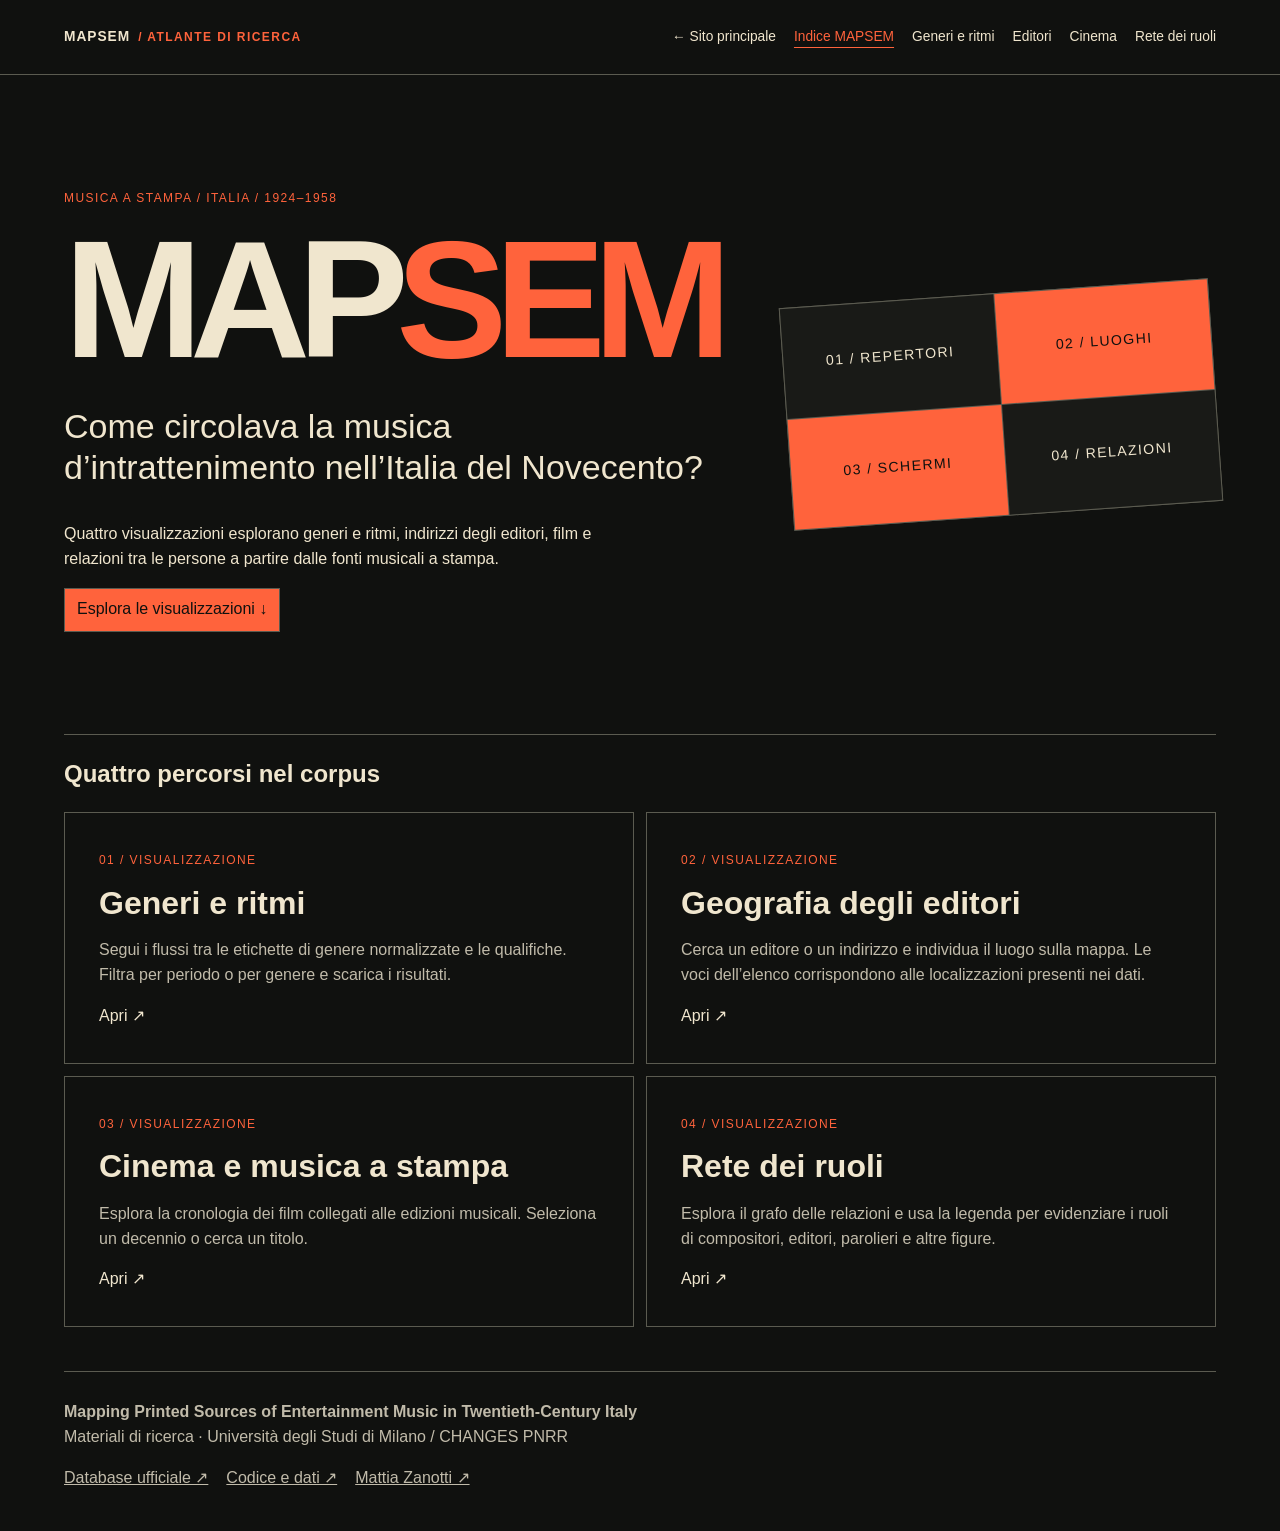
==== commit 68fc0923: "Add visible link back to the main personal site from MAPSEM home" ====
--- a/index.html
+++ b/index.html
@@ -10,7 +10,7 @@
 <body class="ms-page">
   <nav class="ms-nav" aria-label="Navigazione MAPSEM">
   <a class="ms-brand" href="index.html">MAPSEM <span> / ATLANTE DI RICERCA</span></a>
-  <div><a href="index.html" aria-current="page">Indice</a><a href="MAPSEM_GENERI_NORMALIZED.html">Generi e ritmi</a><a href="editors_map_geocoded_OOK.html">Editori</a><a href="timeline_film_FINALE_Ufficiale.html">Cinema</a><a href="grafo.html">Rete dei ruoli</a></div>
+  <div><a href="https://aittamz.github.io/mattia.zanotti/" aria-label="Torna alla homepage di Mattia Zanotti">← Sito principale</a><a href="index.html" aria-current="page">Indice MAPSEM</a><a href="MAPSEM_GENERI_NORMALIZED.html">Generi e ritmi</a><a href="editors_map_geocoded_OOK.html">Editori</a><a href="timeline_film_FINALE_Ufficiale.html">Cinema</a><a href="grafo.html">Rete dei ruoli</a></div>
 </nav>
   <main class="ms-shell">
   <section class="ms-hero">
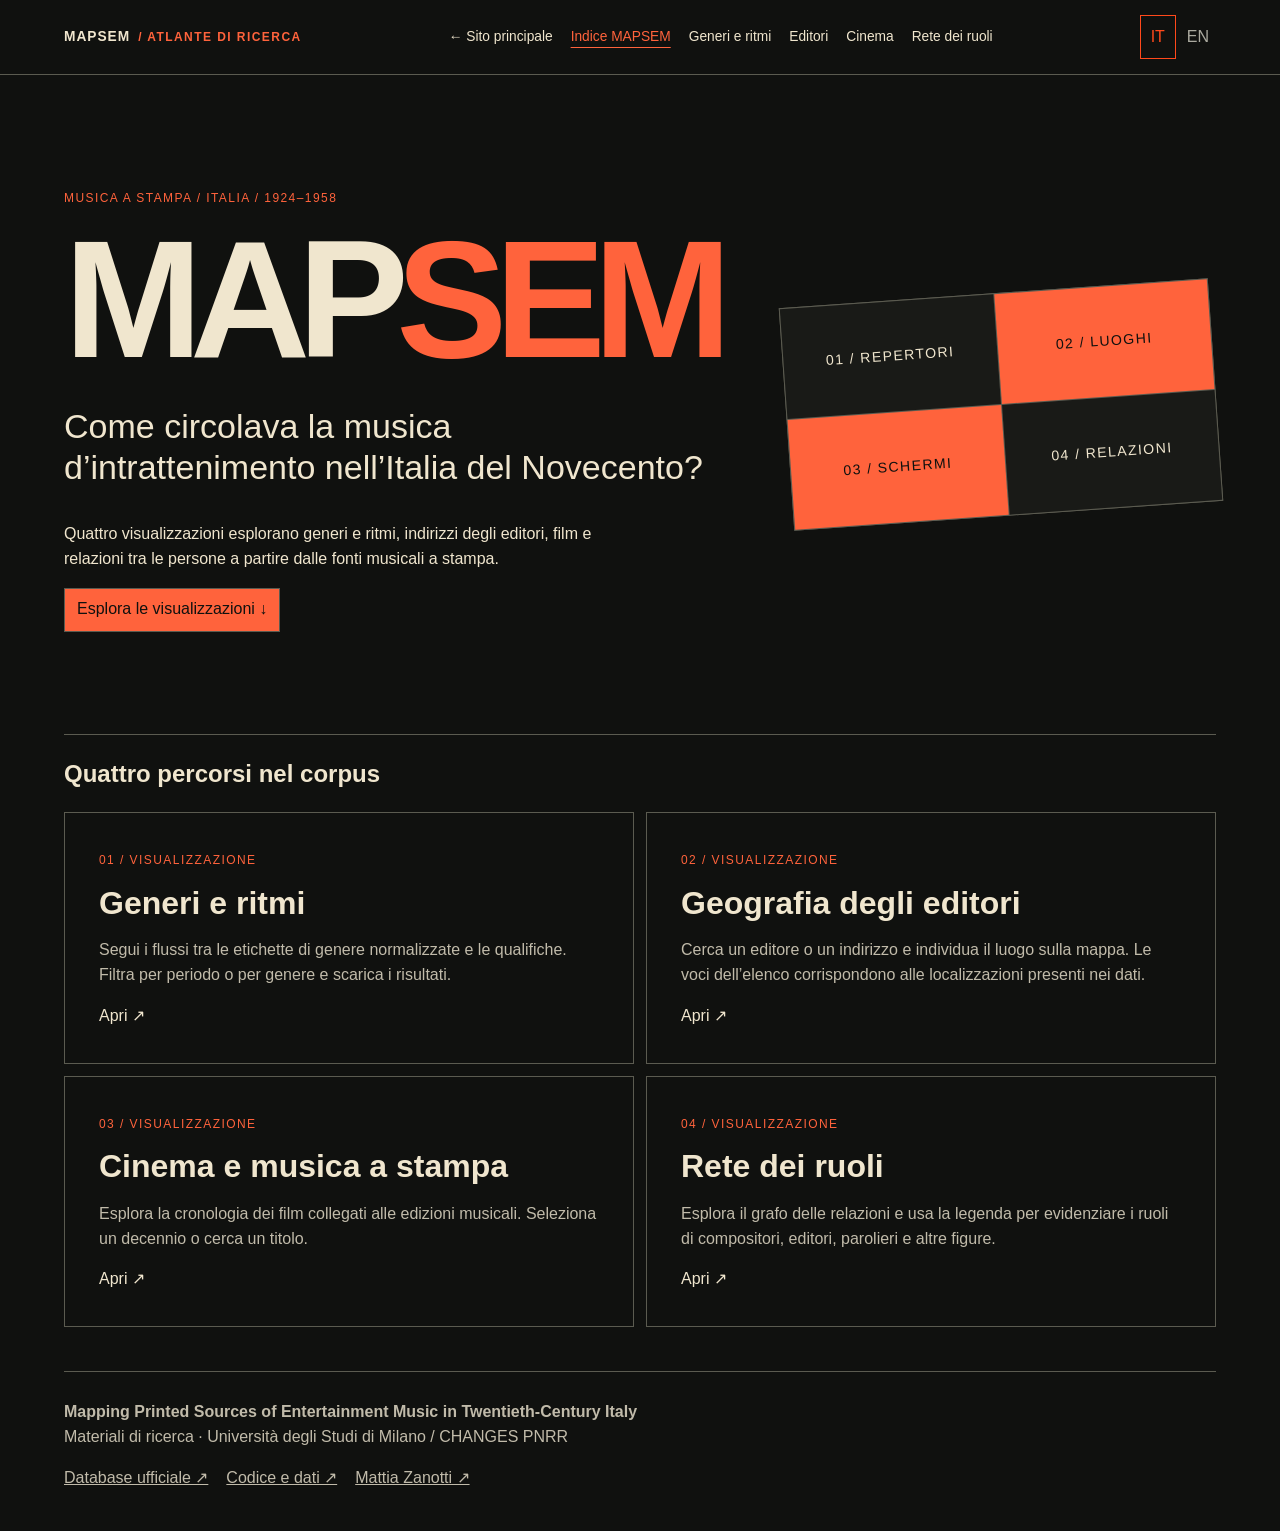
==== commit 7fc22ce4: "Add shared Italian English navigation across the research atlas" ====
--- a/index.html
+++ b/index.html
@@ -6,6 +6,7 @@
   <title>Atlante di ricerca · MAPSEM</title>
   
   <link rel="stylesheet" href="mapsem.css">
+<script src="lingua.js"></script>
 </head>
 <body class="ms-page">
   <nav class="ms-nav" aria-label="Navigazione MAPSEM">
--- a/mapsem.css
+++ b/mapsem.css
@@ -101,3 +101,6 @@
 .ms-film #visualization[hidden], .ms-film #film-fit[hidden] { display: none; }
 .ms-graph button.legend-item { background: var(--ui-bg); font: inherit; }
 .ms-graph button.legend-item.active { background: var(--ui-active); }
+/* Lingua condivisa con il sito personale. */
+.ms-nav .ms-lang{display:flex;gap:4px;flex-shrink:0}.ms-lang button{background:transparent;color:var(--muted,#aaa99f);border:1px solid transparent;font:inherit;min-height:44px;min-width:36px;cursor:pointer}.ms-lang button[aria-pressed=true]{color:var(--orange,#ff491b);border-color:currentColor}.ms-lang button:focus-visible{outline:2px solid var(--orange,#ff491b);outline-offset:3px}
+@media(max-width:640px){.ms-nav .ms-lang{position:absolute;right:16px;top:10px}.ms-nav{position:relative}.ms-brand{padding-right:90px}}
